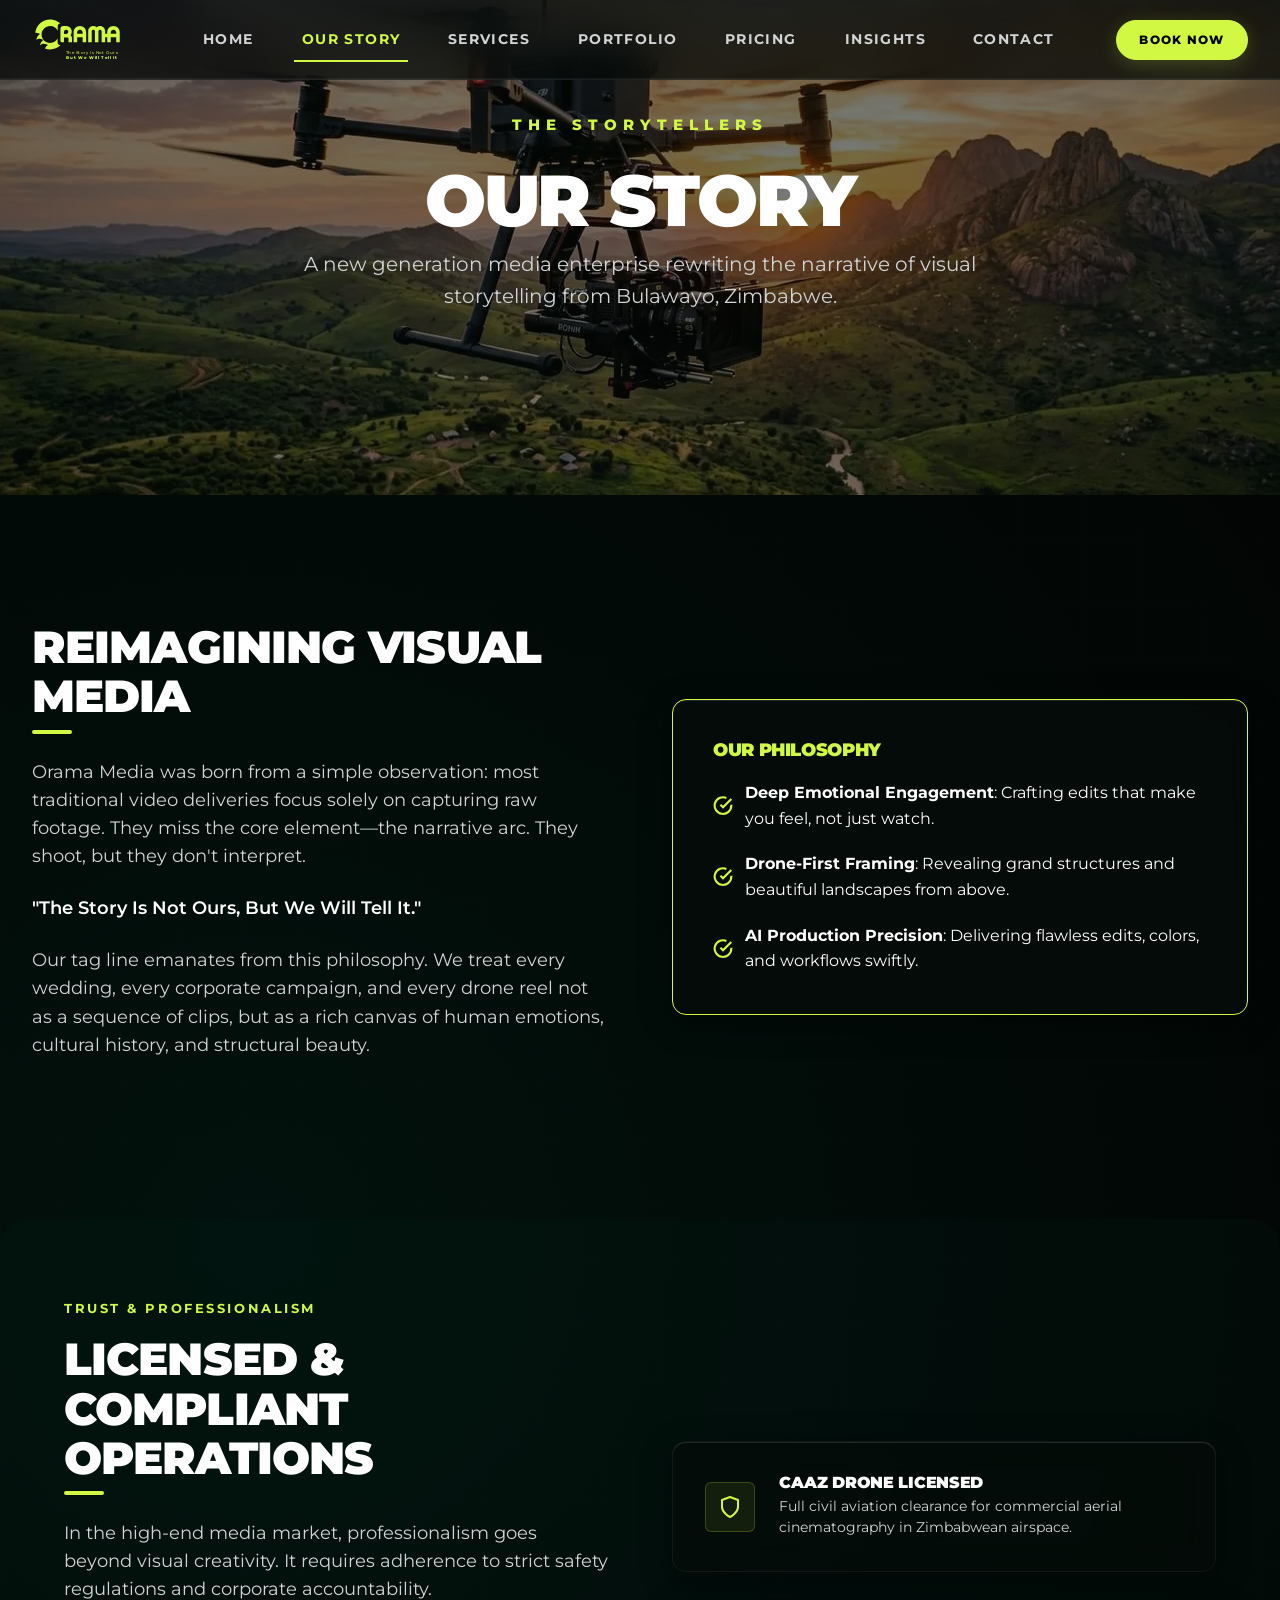
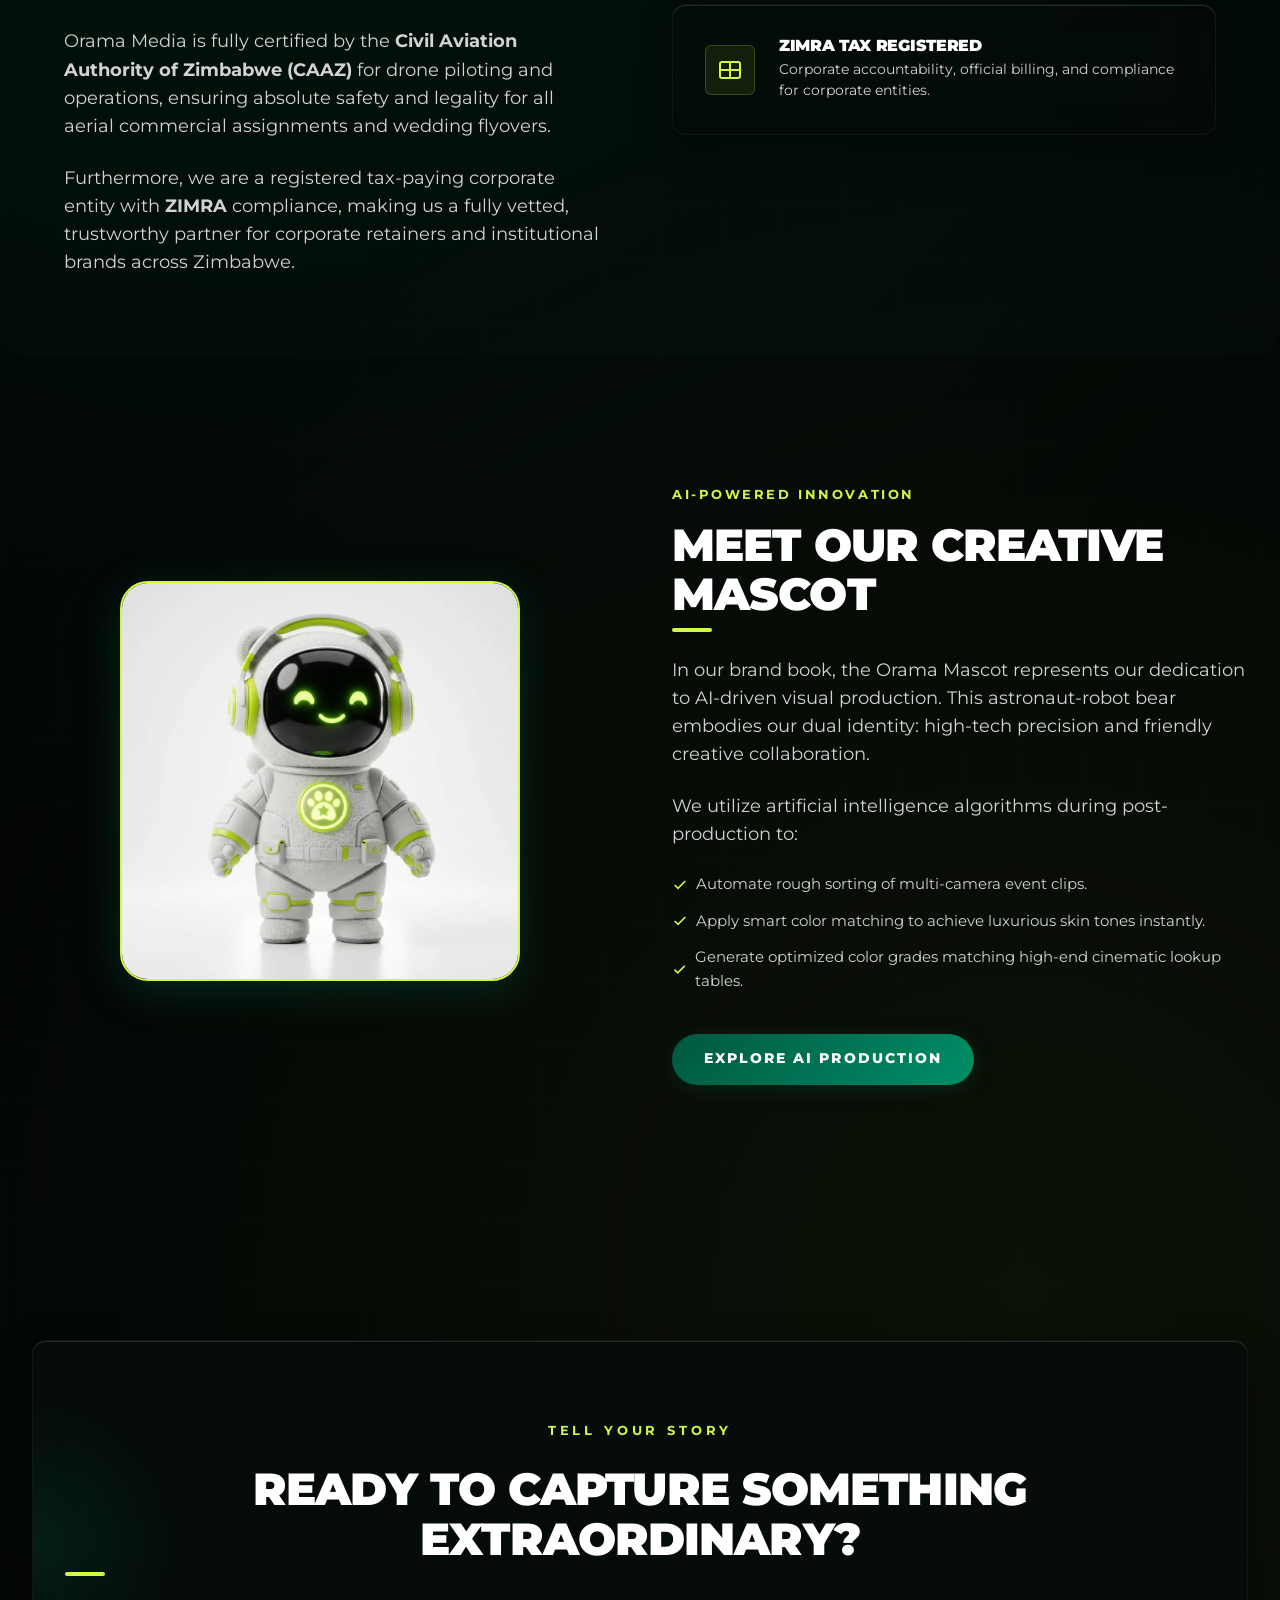
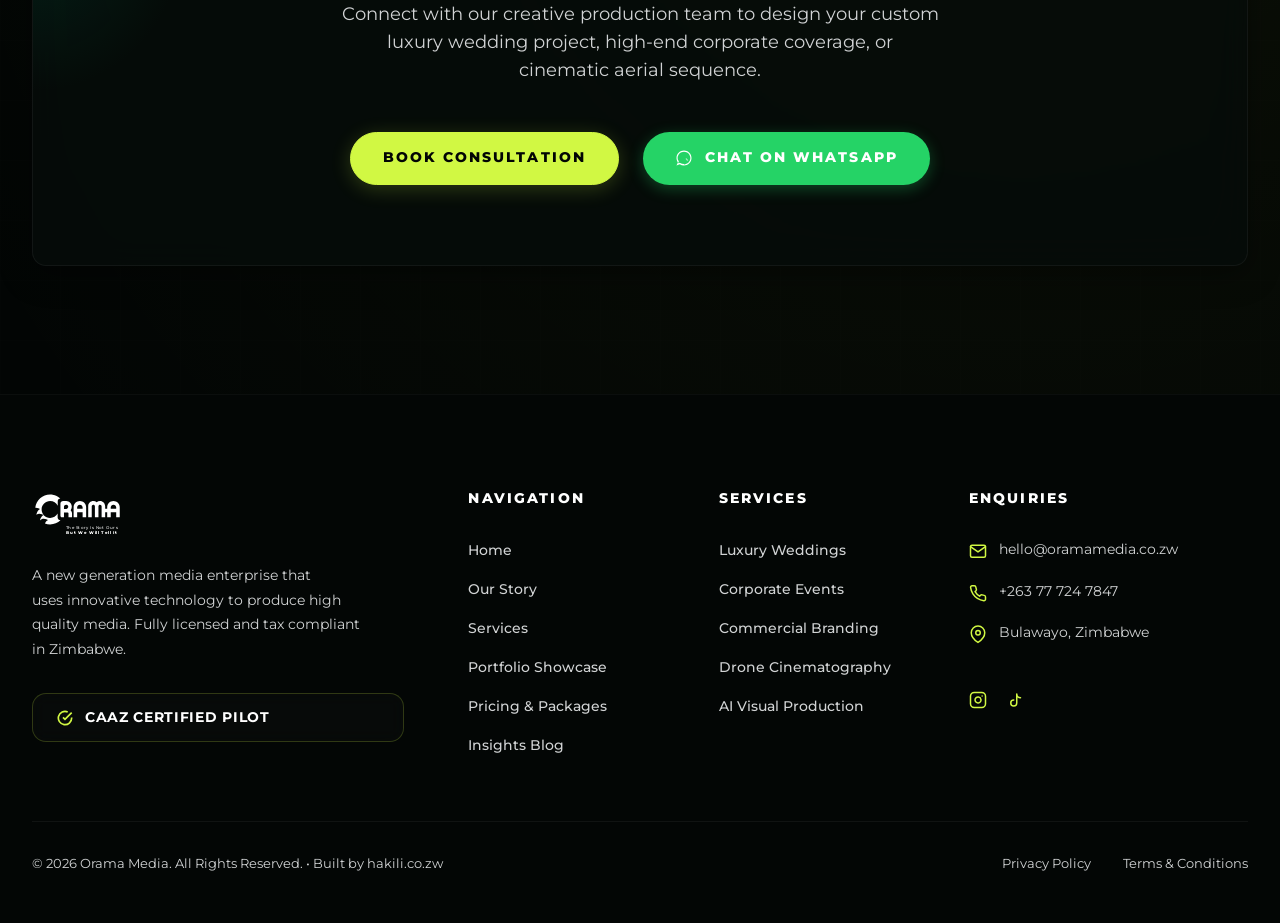
==== about.html @ 733d4dea "feat: initial commit from orama.zip build" ====
<!DOCTYPE html>
<html lang="en">
<head>
  <meta charset="UTF-8">
  <meta name="viewport" content="width=device-width, initial-scale=1.0, viewport-fit=cover">
  <title>Our Story | Orama Media | Bulawayo's Premium Cinematography</title>
  <meta name="description" content="Discover how Orama Media combines drone-first cinematography, AI creative workflows, and modern African creative identity to tell unforgettable stories.">
  <!-- Preconnect and Fonts -->
  <link rel="preconnect" href="https://fonts.googleapis.com">
  <link rel="preconnect" href="https://fonts.gstatic.com" crossorigin>
  <link rel="preconnect" href="https://www.gstatic.com" crossorigin>
  <link rel="preload" href="https://fonts.googleapis.com/css2?family=Montserrat:ital,wght@0,300;0,400;0,500;0,600;0,700;0,800;0,900;1,400&display=swap" as="style" onload="this.onload=null;this.rel='stylesheet'">
  <noscript><link rel="stylesheet" href="https://fonts.googleapis.com/css2?family=Montserrat:ital,wght@0,300;0,400;0,500;0,600;0,700;0,800;0,900;1,400&display=swap"></noscript>

  <!-- Stylesheets -->
  <link rel="stylesheet" href="css/style.min.css">
</head>
<body>

  <!-- HEADER -->
  <header class="header" id="main-header">
    <div class="header__container">
      <a href="index.html" class="logo" id="header-logo-link">
        <svg style="height: 100%; width: auto; display: block;" xmlns="http://www.w3.org/2000/svg" viewBox="370 440 190 100" width="100%" height="100%">
  <!-- Orama Media Official Vector Logo directly extracted from Brand Booklet PDF -->
  <g fill="currentColor" fill-rule="evenodd">
    <!-- Logo Mark -->
    <path d="M 429.35 501.06 C 423.73 506.42, 416.12 509.71, 407.75 509.71 C 403.98 509.71, 400.36 509.04, 397.01 507.82 C 398.93 503.11, 401.82 501.25, 403.30 500.50 C 401.37 499.41, 393.11 495.02, 387.66 500.51 C 387.33 500.84, 387.02 501.19, 386.74 501.57 C 386.89 500.02, 387.47 496.40, 390.27 493.16 C 391.59 491.62, 393.02 490.64, 394.11 490.02 C 392.28 488.98, 384.65 484.93, 379.22 489.35 C 380.76 481.15, 384.95 478.37, 386.84 477.41 C 385.51 476.66, 381.17 474.34, 376.81 474.77 C 378.68 459.32, 391.81 447.30, 407.75 447.30 C 411.71 447.30, 415.74 448.33, 415.74 448.33 C 422.35 450.09, 426.82 453.65, 429.05 455.71 C 426.06 455.71, 423.64 458.14, 423.64 461.13 C 423.65 464.27, 423.66 467.40, 423.66 470.54 C 420.72 464.73, 414.69 460.73, 407.75 460.73 C 398.03 460.73, 390.30 468.44, 390.02 478.02 C 389.74 487.85, 397.66 496.15, 407.51 496.28 C 414.36 496.37, 420.36 492.65, 423.41 487.05 L 423.41 495.12 C 423.41 496.76, 424.08 498.24, 425.15 499.32 C 426.23 500.39, 427.71 501.06, 429.35 501.06" />
    
    <!-- Letter R -->
    <path d="M 441.08 477.29 L 436.63 477.29 L 436.63 472.84 C 436.63 471.57, 437.16 470.42, 438.02 469.61 C 438.99 468.69, 440.39 468.20, 441.89 468.46 C 443.64 468.76, 445.09 470.15, 445.44 471.90 C 446.02 474.78, 443.85 477.29, 441.08 477.29 M 450.55 479.94 C 452.02 477.91, 452.92 475.49, 452.92 472.84 C 452.92 466.38, 447.84 461.19, 441.42 461.01 L 441.42 461.01 L 441.28 461.01 C 441.21 461.01, 441.15 461.00, 441.08 461.00 C 441.04 461.00, 440.99 461.01, 440.94 461.01 L 434.74 461.01 C 431.71 461.01, 429.24 463.46, 429.24 466.50 L 429.24 491.37 C 429.24 493.22, 430.74 494.72, 432.59 494.72 L 436.63 494.72 L 436.63 484.68 L 444.30 484.68 C 445.20 484.68, 446.01 485.48, 446.01 486.48 L 446.01 494.72 L 453.40 494.72 L 453.40 486.48 C 453.40 483.87, 452.26 481.60, 450.55 479.94" />
    
    <!-- Letter A -->
    <path d="M 475.46 476.96 L 464.09 476.96 L 464.09 474.03 C 464.09 470.95, 466.65 468.39, 469.77 468.39 C 472.90 468.39, 475.46 470.95, 475.46 474.03 L 475.46 476.96 M 469.77 461.00 C 462.53 461.00, 456.71 466.83, 456.71 474.03 L 456.71 494.72 L 464.09 494.72 L 464.09 484.35 L 475.46 484.35 L 475.46 494.72 L 482.84 494.72 L 482.84 474.03 C 482.84 466.83, 476.92 461.00, 469.77 461.00" />
    
    <!-- Letters M and second A -->
    <path d="M 545.43 476.96 L 534.07 476.96 L 534.07 474.03 C 534.07 470.95, 536.63 468.39, 539.75 468.39 C 542.88 468.39, 545.43 470.95, 545.43 474.03 L 545.43 476.96 M 539.75 461.00 C 532.51 461.00, 526.68 466.83, 526.68 474.03 L 526.68 476.96 L 522.43 476.96 L 522.43 471.91 C 522.43 466.12, 517.69 461.07, 511.90 461.00 C 509.15 460.97, 506.69 461.92, 504.76 463.61 C 502.87 461.95, 500.46 461.00, 497.80 461.00 C 491.93 461.00, 487.10 465.69, 487.10 471.52 L 487.10 494.72 L 494.49 494.72 L 494.49 471.87 C 494.49 470.05, 495.88 468.45, 497.69 468.39 C 499.59 468.33, 501.07 469.82, 501.07 471.71 L 501.07 494.72 L 508.46 494.72 L 508.46 471.52 C 508.46 469.68, 510.01 468.40, 511.75 468.39 C 513.59 468.38, 515.04 469.99, 515.04 471.83 L 515.04 494.72 L 522.43 494.72 L 522.43 484.35 L 526.68 484.35 L 526.68 494.72 L 534.07 494.72 L 534.07 484.35 L 545.43 484.35 L 545.43 494.72 L 552.82 494.72 L 552.82 474.03 C 552.82 466.83, 546.90 461.00, 539.75 461.00" />
    
    <!-- Underline -->
    <path d="M 436.63 506.08 L 552.82 506.08" />
    
    <!-- Tagline (Typographically aligned using official guidelines coordinates) -->
    <text x="495" y="519" font-family="'Montserrat', sans-serif" font-weight="500" font-size="9" text-anchor="middle" letter-spacing="0.1em">The Story Is Not Ours</text>
    <text x="495" y="530" font-family="'Montserrat', sans-serif" font-weight="800" font-size="9" text-anchor="middle" letter-spacing="0.15em">But We Will Tell It</text>
  </g>
</svg>

      </a>
      <nav class="nav" id="header-navigation">
        <a href="index.html" class="nav__link" id="nav-home">Home</a>
        <a href="about.html" class="nav__link nav__link--active" id="nav-about">Our Story</a>
        <a href="services.html" class="nav__link" id="nav-services">Services</a>
        <a href="portfolio.html" class="nav__link" id="nav-portfolio">Portfolio</a>
        <a href="pricing.html" class="nav__link" id="nav-pricing">Pricing</a>
        <a href="blog.html" class="nav__link" id="nav-blog">Insights</a>
        <a href="contact.html" class="nav__link" id="nav-contact">Contact</a>
        <a href="#" class="btn btn--accent nav__cta" id="nav-cta-btn" data-dialog-target="booking-dialog">Book Now</a>
      </nav>
      <button class="menu-btn" id="mobile-menu-toggle" aria-label="Toggle Menu" aria-expanded="false" aria-controls="header-navigation">
        <span class="menu-btn__line"></span>
        <span class="menu-btn__line"></span>
        <span class="menu-btn__line"></span>
      </button>
    </div>
  </header>

  <!-- BANNER HERO -->
  <section class="hero" style="min-height: 55vh; padding: 160px 2rem 80px 2rem;" id="about-hero">
    <div class="hero__bg">
      <div class="hero__video-container">
        <!-- Story Background Video (Compressed MP4) -->
        <video class="hero__video" autoplay loop muted playsinline poster="images/drone.webp">
          <source src="images/story-bg.mp4" type="video/mp4">
        </video>
      </div>
      <div class="hero__overlay" style="background: linear-gradient(to bottom, rgba(5, 10, 8, 0.5) 0%, rgba(5, 10, 8, 0.96) 100%);"></div>
    </div>
    <div class="hero__container">
      <span class="hero__tagline">The Storytellers</span>
      <h1 class="hero__title" style="margin-bottom: 0.5rem;">Our Story</h1>
      <p class="hero__description" style="max-width: 700px;">
        A new generation media enterprise rewriting the narrative of visual storytelling from Bulawayo, Zimbabwe.
      </p>
    </div>
  </section>

  <!-- CORE STORY -->
  <section class="section scroll-reveal" id="story-core">
    <div class="grid-2">
      <div>
        <h2>Reimagining Visual Media</h2>
        <p style="margin-bottom: 1.5rem;">
          Orama Media was born from a simple observation: most traditional video deliveries focus solely on capturing raw footage. They miss the core element—the narrative arc. They shoot, but they don't interpret.
        </p>
        <p style="margin-bottom: 1.5rem; font-weight: 600; color: var(--color-white);">
          "The Story Is Not Ours, But We Will Tell It."
        </p>
        <p style="margin-bottom: 2rem;">
          Our tag line emanates from this philosophy. We treat every wedding, every corporate campaign, and every drone reel not as a sequence of clips, but as a rich canvas of human emotions, cultural history, and structural beauty.
        </p>
      </div>
      <div>
        <div class="card" style="border-color: var(--color-accent);">
          <h3 style="font-size: 1.15rem; margin-bottom: 1.25rem; color: var(--color-accent);">Our Philosophy</h3>
          <ul style="display: flex; flex-direction: column; gap: 1.25rem;">
            <li style="display: flex; gap: 0.75rem;">
              <svg xmlns="http://www.w3.org/2000/svg" width="20" height="20" viewBox="0 0 24 24" fill="none" stroke="currentColor" stroke-width="2.5" class="text-accent" style="flex-shrink:0;"><path d="M22 11.08V12a10 10 0 1 1-5.93-9.14"/><polyline points="22 4 12 14.01 9 11.01"/></svg>
              <span><strong>Deep Emotional Engagement</strong>: Crafting edits that make you feel, not just watch.</span>
            </li>
            <li style="display: flex; gap: 0.75rem;">
              <svg xmlns="http://www.w3.org/2000/svg" width="20" height="20" viewBox="0 0 24 24" fill="none" stroke="currentColor" stroke-width="2.5" class="text-accent" style="flex-shrink:0;"><path d="M22 11.08V12a10 10 0 1 1-5.93-9.14"/><polyline points="22 4 12 14.01 9 11.01"/></svg>
              <span><strong>Drone-First Framing</strong>: Revealing grand structures and beautiful landscapes from above.</span>
            </li>
            <li style="display: flex; gap: 0.75rem;">
              <svg xmlns="http://www.w3.org/2000/svg" width="20" height="20" viewBox="0 0 24 24" fill="none" stroke="currentColor" stroke-width="2.5" class="text-accent" style="flex-shrink:0;"><path d="M22 11.08V12a10 10 0 1 1-5.93-9.14"/><polyline points="22 4 12 14.01 9 11.01"/></svg>
              <span><strong>AI Production Precision</strong>: Delivering flawless edits, colors, and workflows swiftly.</span>
            </li>
          </ul>
        </div>
      </div>
    </div>
  </section>

  <!-- LICENSING & REGISTRATION BANNER -->
  <section class="section scroll-reveal" id="compliance-details" style="background-color: rgba(0, 88, 64, 0.05); border-radius: var(--border-radius-lg); padding: 5rem 4rem;">
    <div class="grid-2">
      <div>
        <span class="text-accent text-bold" style="text-transform: uppercase; font-size: 0.8rem; letter-spacing: 0.2em; display: block; margin-bottom: 1rem;">Trust &amp; Professionalism</span>
        <h2>Licensed &amp; Compliant Operations</h2>
        <p style="margin-bottom: 1.5rem;">
          In the high-end media market, professionalism goes beyond visual creativity. It requires adherence to strict safety regulations and corporate accountability.
        </p>
        <p style="margin-bottom: 1.5rem;">
          Orama Media is fully certified by the <strong>Civil Aviation Authority of Zimbabwe (CAAZ)</strong> for drone piloting and operations, ensuring absolute safety and legality for all aerial commercial assignments and wedding flyovers.
        </p>
        <p>
          Furthermore, we are a registered tax-paying corporate entity with <strong>ZIMRA</strong> compliance, making us a fully vetted, trustworthy partner for corporate retainers and institutional brands across Zimbabwe.
        </p>
      </div>
      <div style="display: flex; flex-direction: column; gap: 2rem; justify-content: center;">
        <div class="card" style="padding: 2rem; display: flex; align-items: center; gap: 1.5rem; background-color: rgba(5,10,8,0.6);">
          <div style="width: 50px; height: 50px; background-color: rgba(209,248,67,0.08); border-radius: var(--border-radius-sm); display: flex; align-items: center; justify-content: center; border: 1px solid rgba(209,248,67,0.2); color: var(--color-accent); flex-shrink:0;">
            <svg xmlns="http://www.w3.org/2000/svg" width="24" height="24" viewBox="0 0 24 24" fill="none" stroke="currentColor" stroke-width="2" stroke-linecap="round" stroke-linejoin="round"><path d="M12 22s8-4 8-10V5l-8-3-8 3v7c0 6 8 10 8 10z"/></svg>
          </div>
          <div>
            <h4 style="font-size: 1rem; margin-bottom: 0.25rem;">CAAZ Drone Licensed</h4>
            <p style="font-size: 0.85rem; max-width: 100%;">Full civil aviation clearance for commercial aerial cinematography in Zimbabwean airspace.</p>
          </div>
        </div>
        <div class="card" style="padding: 2rem; display: flex; align-items: center; gap: 1.5rem; background-color: rgba(5,10,8,0.6);">
          <div style="width: 50px; height: 50px; background-color: rgba(209,248,67,0.08); border-radius: var(--border-radius-sm); display: flex; align-items: center; justify-content: center; border: 1px solid rgba(209,248,67,0.2); color: var(--color-accent); flex-shrink:0;">
            <svg xmlns="http://www.w3.org/2000/svg" width="24" height="24" viewBox="0 0 24 24" fill="none" stroke="currentColor" stroke-width="2" stroke-linecap="round" stroke-linejoin="round"><rect x="2" y="4" width="20" height="16" rx="2" ry="2"/><line x1="12" y1="4" x2="12" y2="20"/><line x1="2" y1="12" x2="22" y2="12"/></svg>
          </div>
          <div>
            <h4 style="font-size: 1rem; margin-bottom: 0.25rem;">ZIMRA Tax Registered</h4>
            <p style="font-size: 0.85rem; max-width: 100%;">Corporate accountability, official billing, and compliance for corporate entities.</p>
          </div>
        </div>
      </div>
    </div>
  </section>

  <!-- CREATIVE ASSISTANT & MASCOT HIGHLIGHT -->
  <section class="section scroll-reveal" id="ai-mascot-section">
    <div class="grid-2">
      <div class="text-center">
        <!-- Render mascot with beautiful CSS glow -->
        <div style="display: inline-block; position: relative;">
          <div style="position: absolute; inset: -10px; background: radial-gradient(circle, rgba(209, 248, 67, 0.3) 0%, transparent 70%); filter: blur(15px); z-index: -1;"></div>
          <img src="images/mascot.webp" alt="Orama Creative AI Mascot" style="max-width: 400px; width: 100%; border-radius: var(--border-radius-lg); border: 2px solid var(--color-accent); box-shadow: 0 10px 40px rgba(0, 88, 64, 0.4);">
        </div>
      </div>
      <div>
        <span class="text-accent text-bold" style="text-transform: uppercase; font-size: 0.8rem; letter-spacing: 0.2em; display: block; margin-bottom: 1rem;">AI-Powered Innovation</span>
        <h2>Meet Our Creative Mascot</h2>
        <p style="margin-bottom: 1.5rem;">
          In our brand book, the Orama Mascot represents our dedication to AI-driven visual production. This astronaut-robot bear embodies our dual identity: high-tech precision and friendly creative collaboration.
        </p>
        <p style="margin-bottom: 1.5rem;">
          We utilize artificial intelligence algorithms during post-production to:
        </p>
        <ul style="display: flex; flex-direction: column; gap: 0.75rem; margin-bottom: 2.5rem; font-size: 0.95rem; color: var(--color-grey);">
          <li style="display: flex; gap: 0.5rem; align-items: center;">
            <svg xmlns="http://www.w3.org/2000/svg" width="16" height="16" viewBox="0 0 24 24" fill="none" stroke="currentColor" stroke-width="2.5" class="text-accent"><polyline points="20 6 9 17 4 12"/></svg>
            <span>Automate rough sorting of multi-camera event clips.</span>
          </li>
          <li style="display: flex; gap: 0.5rem; align-items: center;">
            <svg xmlns="http://www.w3.org/2000/svg" width="16" height="16" viewBox="0 0 24 24" fill="none" stroke="currentColor" stroke-width="2.5" class="text-accent"><polyline points="20 6 9 17 4 12"/></svg>
            <span>Apply smart color matching to achieve luxurious skin tones instantly.</span>
          </li>
          <li style="display: flex; gap: 0.5rem; align-items: center;">
            <svg xmlns="http://www.w3.org/2000/svg" width="16" height="16" viewBox="0 0 24 24" fill="none" stroke="currentColor" stroke-width="2.5" class="text-accent"><polyline points="20 6 9 17 4 12"/></svg>
            <span>Generate optimized color grades matching high-end cinematic lookup tables.</span>
          </li>
        </ul>
        <a href="services.html#ai-production" class="btn btn--primary" id="mascot-services-btn">Explore AI Production</a>
      </div>
    </div>
  </section>

  <!-- MASSIVE CALL TO ACTION -->
  <section class="section scroll-reveal text-center" id="cta-banner">
    <div class="card glow-overlay glow-overlay--left" style="padding: 5rem 2rem;">
      <span class="text-accent text-bold" style="text-transform: uppercase; font-size: 0.8rem; letter-spacing: 0.3em; display: block; margin-bottom: 1.5rem;">Tell Your Story</span>
      <h2 style="font-size: clamp(1.8rem, 3.5vw, 3rem); margin-bottom: 1.5rem;">Ready to capture something extraordinary?</h2>
      <p style="margin: 0 auto 3rem auto; max-width: 600px;">
        Connect with our creative production team to design your custom luxury wedding project, high-end corporate coverage, or cinematic aerial sequence.
      </p>
      <div style="display: flex; gap: 1.5rem; justify-content: center; flex-wrap: wrap;">
        <button class="btn btn--accent" data-dialog-target="booking-dialog" id="cta-book-consultation">Book Consultation</button>
        <a href="https://wa.me/263777247847" class="btn btn--whatsapp" target="_blank" rel="noopener noreferrer" id="cta-whatsapp-link">
          <svg xmlns="http://www.w3.org/2000/svg" width="18" height="18" viewBox="0 0 24 24" fill="currentColor"><path d="M17.472 14.382c-.022-.015-.078-.028-.153-.049-.074-.022-.439-.216-.508-.24-.069-.025-.12-.037-.17.038-.05.075-.195.244-.24.294-.045.05-.09.055-.164.018-.074-.037-.313-.115-.596-.367-.219-.195-.367-.436-.41-.511-.043-.075-.005-.116.033-.153.033-.033.074-.085.11-.128.037-.043.05-.073.075-.121.025-.049.013-.09-.006-.127-.019-.037-.17-.41-.233-.562-.061-.148-.124-.128-.17-.13-.045-.003-.097-.003-.149-.003-.052 0-.136.019-.208.097-.072.078-.276.27-.276.658 0 .387.282.761.321.813.039.053.555.85 1.347 1.192.188.08.336.128.45.164.189.06.36.052.495.032.15-.022.439-.18.501-.353.063-.173.063-.32.044-.353-.018-.033-.07-.052-.144-.088zM12 2C6.48 2 2 6.48 2 12c0 2.17.69 4.19 1.86 5.86L2 22l4.31-1.8A9.92 9.92 0 0 0 12 22c5.52 0 10-4.48 10-10S17.52 2 12 2zm0 18c-1.84 0-3.55-.54-5-1.46l-.36-.21-2.58.7 1.08-2.53-.24-.39C3.99 15.01 3.5 13.56 3.5 12c0-4.69 3.81-8.5 8.5-8.5s8.5 3.81 8.5 8.5-3.81 8.5-8.5 8.5z"/></svg>
          Chat on WhatsApp
        </a>
      </div>
    </div>
  </section>

  <!-- DIALOG & FOOTER -->
  <dialog id="booking-dialog">
    <div class="dialog-header">
      <h3 style="font-size: 1.25rem;">Book A Consultation</h3>
      <button class="dialog-close">&times;</button>
    </div>
    <form action="#" method="POST" id="booking-form" >
      <div class="form-group">
        <label for="booking-name" class="form-label">Full Name</label>
        <input type="text" id="booking-name" name="name" class="form-control" placeholder="John Doe" required>
      </div>
      <div class="form-row">
        <div class="form-group">
          <label for="booking-email" class="form-label">Email Address</label>
          <input type="email" id="booking-email" name="email" class="form-control" placeholder="john@example.com" required>
        </div>
        <div class="form-group">
          <label for="booking-phone" class="form-label">Phone / WhatsApp</label>
          <input type="tel" id="booking-phone" name="phone" class="form-control" placeholder="+263 77 724 7847" required>
        </div>
      </div>
      <div class="form-group">
        <label for="booking-service" class="form-label">Service Required</label>
        <select id="booking-service" name="service" class="form-control" style="background-color: #070d0a;" required>
          <option value="" disabled selected>Select a Service</option>
          <option value="weddings">Luxury Wedding Videography</option>
          <option value="corporate">High-End Corporate Events</option>
          <option value="commercial">Commercial Brand Content</option>
          <option value="drone">Drone Cinematography / Aerials</option>
          <option value="custom">Other AI / Creative Production</option>
        </select>
      </div>
      <div class="form-group">
        <label for="booking-message" class="form-label">Project Details / Message</label>
        <textarea id="booking-message" name="message" class="form-control" placeholder="Tell us about the event date, venue, and your creative vision..."></textarea>
      </div>
      <button type="submit" class="btn btn--accent w-100" id="booking-submit-btn">Send Enquiry</button>
    </form>
  </dialog>

  <footer class="footer">
    <div class="footer__container">
      <div class="footer__brand">
        <a href="index.html" class="footer__logo" aria-label="Orama Media Homepage">
          <svg style="height: 100%; width: auto; display: block; color: var(--color-white);" xmlns="http://www.w3.org/2000/svg" viewBox="370 440 190 100" width="100%" height="100%">
  <!-- Orama Media Official Vector Logo directly extracted from Brand Booklet PDF -->
  <g fill="currentColor" fill-rule="evenodd">
    <!-- Logo Mark -->
    <path d="M 429.35 501.06 C 423.73 506.42, 416.12 509.71, 407.75 509.71 C 403.98 509.71, 400.36 509.04, 397.01 507.82 C 398.93 503.11, 401.82 501.25, 403.30 500.50 C 401.37 499.41, 393.11 495.02, 387.66 500.51 C 387.33 500.84, 387.02 501.19, 386.74 501.57 C 386.89 500.02, 387.47 496.40, 390.27 493.16 C 391.59 491.62, 393.02 490.64, 394.11 490.02 C 392.28 488.98, 384.65 484.93, 379.22 489.35 C 380.76 481.15, 384.95 478.37, 386.84 477.41 C 385.51 476.66, 381.17 474.34, 376.81 474.77 C 378.68 459.32, 391.81 447.30, 407.75 447.30 C 411.71 447.30, 415.74 448.33, 415.74 448.33 C 422.35 450.09, 426.82 453.65, 429.05 455.71 C 426.06 455.71, 423.64 458.14, 423.64 461.13 C 423.65 464.27, 423.66 467.40, 423.66 470.54 C 420.72 464.73, 414.69 460.73, 407.75 460.73 C 398.03 460.73, 390.30 468.44, 390.02 478.02 C 389.74 487.85, 397.66 496.15, 407.51 496.28 C 414.36 496.37, 420.36 492.65, 423.41 487.05 L 423.41 495.12 C 423.41 496.76, 424.08 498.24, 425.15 499.32 C 426.23 500.39, 427.71 501.06, 429.35 501.06" />
    
    <!-- Letter R -->
    <path d="M 441.08 477.29 L 436.63 477.29 L 436.63 472.84 C 436.63 471.57, 437.16 470.42, 438.02 469.61 C 438.99 468.69, 440.39 468.20, 441.89 468.46 C 443.64 468.76, 445.09 470.15, 445.44 471.90 C 446.02 474.78, 443.85 477.29, 441.08 477.29 M 450.55 479.94 C 452.02 477.91, 452.92 475.49, 452.92 472.84 C 452.92 466.38, 447.84 461.19, 441.42 461.01 L 441.42 461.01 L 441.28 461.01 C 441.21 461.01, 441.15 461.00, 441.08 461.00 C 441.04 461.00, 440.99 461.01, 440.94 461.01 L 434.74 461.01 C 431.71 461.01, 429.24 463.46, 429.24 466.50 L 429.24 491.37 C 429.24 493.22, 430.74 494.72, 432.59 494.72 L 436.63 494.72 L 436.63 484.68 L 444.30 484.68 C 445.20 484.68, 446.01 485.48, 446.01 486.48 L 446.01 494.72 L 453.40 494.72 L 453.40 486.48 C 453.40 483.87, 452.26 481.60, 450.55 479.94" />
    
    <!-- Letter A -->
    <path d="M 475.46 476.96 L 464.09 476.96 L 464.09 474.03 C 464.09 470.95, 466.65 468.39, 469.77 468.39 C 472.90 468.39, 475.46 470.95, 475.46 474.03 L 475.46 476.96 M 469.77 461.00 C 462.53 461.00, 456.71 466.83, 456.71 474.03 L 456.71 494.72 L 464.09 494.72 L 464.09 484.35 L 475.46 484.35 L 475.46 494.72 L 482.84 494.72 L 482.84 474.03 C 482.84 466.83, 476.92 461.00, 469.77 461.00" />
    
    <!-- Letters M and second A -->
    <path d="M 545.43 476.96 L 534.07 476.96 L 534.07 474.03 C 534.07 470.95, 536.63 468.39, 539.75 468.39 C 542.88 468.39, 545.43 470.95, 545.43 474.03 L 545.43 476.96 M 539.75 461.00 C 532.51 461.00, 526.68 466.83, 526.68 474.03 L 526.68 476.96 L 522.43 476.96 L 522.43 471.91 C 522.43 466.12, 517.69 461.07, 511.90 461.00 C 509.15 460.97, 506.69 461.92, 504.76 463.61 C 502.87 461.95, 500.46 461.00, 497.80 461.00 C 491.93 461.00, 487.10 465.69, 487.10 471.52 L 487.10 494.72 L 494.49 494.72 L 494.49 471.87 C 494.49 470.05, 495.88 468.45, 497.69 468.39 C 499.59 468.33, 501.07 469.82, 501.07 471.71 L 501.07 494.72 L 508.46 494.72 L 508.46 471.52 C 508.46 469.68, 510.01 468.40, 511.75 468.39 C 513.59 468.38, 515.04 469.99, 515.04 471.83 L 515.04 494.72 L 522.43 494.72 L 522.43 484.35 L 526.68 484.35 L 526.68 494.72 L 534.07 494.72 L 534.07 484.35 L 545.43 484.35 L 545.43 494.72 L 552.82 494.72 L 552.82 474.03 C 552.82 466.83, 546.90 461.00, 539.75 461.00" />
    
    <!-- Underline -->
    <path d="M 436.63 506.08 L 552.82 506.08" />
    
    <!-- Tagline (Typographically aligned using official guidelines coordinates) -->
    <text x="495" y="519" font-family="'Montserrat', sans-serif" font-weight="500" font-size="9" text-anchor="middle" letter-spacing="0.1em">The Story Is Not Ours</text>
    <text x="495" y="530" font-family="'Montserrat', sans-serif" font-weight="800" font-size="9" text-anchor="middle" letter-spacing="0.15em">But We Will Tell It</text>
  </g>
</svg>

        </a>
        <p class="footer__brand-text">
          A new generation media enterprise that uses innovative technology to produce high quality media. Fully licensed and tax compliant in Zimbabwe.
        </p>
        <div class="badge-banner" style="padding: 0.8rem 1.5rem; background-color: rgba(255,255,255,0.02); display: flex;">
          <div class="badge-item" style="font-size: 0.65rem;">
            <svg xmlns="http://www.w3.org/2000/svg" width="16" height="16" viewBox="0 0 24 24" fill="none" stroke="currentColor" stroke-width="2.5"><path d="M22 11.08V12a10 10 0 1 1-5.93-9.14"/><polyline points="22 4 12 14.01 9 11.01"/></svg>
            <span>CAAZ CERTIFIED PILOT</span>
          </div>
        </div>
      </div>
      <div class="footer__col">
        <h4>Navigation</h4>
        <div class="footer__links">
          <a href="index.html" id="footer-link-home">Home</a>
          <a href="about.html" id="footer-link-about">Our Story</a>
          <a href="services.html" id="footer-link-services">Services</a>
          <a href="portfolio.html" id="footer-link-portfolio">Portfolio Showcase</a>
          <a href="pricing.html" id="footer-link-pricing">Pricing &amp; Packages</a>
          <a href="blog.html" id="footer-link-blog">Insights Blog</a>
        </div>
      </div>
      <div class="footer__col">
        <h4>Services</h4>
        <div class="footer__links">
          <a href="services.html#weddings" id="footer-link-serv-weddings">Luxury Weddings</a>
          <a href="services.html#corporate" id="footer-link-serv-corporate">Corporate Events</a>
          <a href="services.html#commercial" id="footer-link-serv-commercial">Commercial Branding</a>
          <a href="services.html#drone" id="footer-link-serv-drone">Drone Cinematography</a>
          <a href="services.html#ai" id="footer-link-serv-ai">AI Visual Production</a>
        </div>
      </div>
      <div class="footer__col">
        <h4>Enquiries</h4>
        <div class="footer__contact">
          <div class="footer__contact-item">
            <svg xmlns="http://www.w3.org/2000/svg" width="18" height="18" viewBox="0 0 24 24" fill="none" stroke="currentColor" stroke-width="2" stroke-linecap="round" stroke-linejoin="round"><path d="M4 4h16c1.1 0 2 .9 2 2v12c0 1.1-.9 2-2 2H4c-1.1 0-2-.9-2-2V6c0-1.1.9-2 2-2z"/><polyline points="22,6 12,13 2,6"/></svg>
            <span>hello@oramamedia.co.zw</span>
          </div>
          <div class="footer__contact-item">
            <svg xmlns="http://www.w3.org/2000/svg" width="18" height="18" viewBox="0 0 24 24" fill="none" stroke="currentColor" stroke-width="2" stroke-linecap="round" stroke-linejoin="round"><path d="M22 16.92v3a2 2 0 0 1-2.18 2 19.79 19.79 0 0 1-8.63-3.07 19.5 19.5 0 0 1-6-6 19.79 19.79 0 0 1-3.07-8.67A2 2 0 0 1 4.11 2h3a2 2 0 0 1 2 1.72 12.84 12.84 0 0 0 .7 2.81 2 2 0 0 1-.45 2.11L8.09 9.91a16 16 0 0 0 6 6l1.27-1.27a2 2 0 0 1 2.11-.45 12.84 12.84 0 0 0 2.81.7A2 2 0 0 1 22 16.92z"/></svg>
            <a href="https://wa.me/263777247847" target="_blank" rel="noopener noreferrer" style="color:inherit;">+263 77 724 7847</a>
          </div>
          <div class="footer__contact-item">
            <svg xmlns="http://www.w3.org/2000/svg" width="18" height="18" viewBox="0 0 24 24" fill="none" stroke="currentColor" stroke-width="2" stroke-linecap="round" stroke-linejoin="round"><path d="M21 10c0 7-9 13-9 13s-9-6-9-13a9 9 0 0 1 18 0z"/><circle cx="12" cy="10" r="3"/></svg>
            <span>Bulawayo, Zimbabwe</span>
          </div>
          <div class="footer__contact-item" style="margin-top: 1.5rem; gap: 1.25rem;">
            <a href="https://instagram.com/oramamedia_zw" target="_blank" rel="noopener noreferrer" style="color: var(--color-grey); transition: color var(--transition-duration-fast) ease;" onmouseover="this.style.color='var(--color-accent)'" onmouseout="this.style.color='var(--color-grey)'" aria-label="Instagram">
              <svg xmlns="http://www.w3.org/2000/svg" width="18" height="18" viewBox="0 0 24 24" fill="none" stroke="currentColor" stroke-width="2" stroke-linecap="round" stroke-linejoin="round"><rect x="2" y="2" width="20" height="20" rx="5" ry="5"/><path d="M16 11.37A4 4 0 1 1 12.63 8 4 4 0 0 1 16 11.37z"/><line x1="17.5" y1="6.5" x2="17.51" y2="6.5"/></svg>
            </a>
            <a href="https://tiktok.com/@oramamedia_zw" target="_blank" rel="noopener noreferrer" style="color: var(--color-grey); transition: color var(--transition-duration-fast) ease;" onmouseover="this.style.color='var(--color-accent)'" onmouseout="this.style.color='var(--color-grey)'" aria-label="TikTok">
              <svg xmlns="http://www.w3.org/2000/svg" width="18" height="18" viewBox="0 0 24 24" fill="none" stroke="currentColor" stroke-width="2" stroke-linecap="round" stroke-linejoin="round"><path d="M9 12a4 4 0 1 0 4 4V4a5 5 0 0 0 5 5"/></svg>
            </a>
          </div>
        </div>
      </div>
    </div>
    <div class="footer__bottom">
      <span>&copy; 2026 Orama Media. All Rights Reserved. &bull; Built by <a href="https://hakili.co.zw" target="_blank" rel="noopener noreferrer" class="footer__credit-link">hakili.co.zw</a></span>
      <div class="footer__legal">
        <a href="privacy.html" id="footer-link-privacy">Privacy Policy</a>
        <a href="terms.html" id="footer-link-terms">Terms &amp; Conditions</a>
      </div>
    </div>
  </footer>

  <script src="js/main.js"></script>
</body>
</html>
---- css/style.min.css ----
@layer reset,base,theme,components,utilities;@layer theme{:root{--color-primary:#005840;--color-primary-rgb:0,88,64;--color-accent:#d1f843;--color-accent-rgb:209,248,67;--color-white:#ffffff;--color-grey:#d1d3d4;--color-bg-dark:#020504;--color-bg-dark-rgb:2,5,4;--color-card-bg:rgba(6,12,10,0.85);--color-card-border:rgba(255,255,255,0.05);--color-card-border-hover:rgba(209,248,67,0.5);--gradient-primary:linear-gradient(135deg,#005840 0%,#008f67 100%);--gradient-accent:linear-gradient(135deg,#d1f843 0%,rgba(209,248,67,0.05) 100%);--gradient-brand:linear-gradient(135deg,#d1f843 0%,#005840 100%);--font-primary:'Montserrat',sans-serif;--transition-duration-fast:0.18s;--transition-duration-normal:0.35s;--transition-duration-slow:0.7s;--transition-ease-premium:cubic-bezier(0.16,1,0.3,1);--transition-spring:cubic-bezier(0.34,1.56,0.64,1);--transition-apple:cubic-bezier(0.22,1,0.36,1);--header-height:80px;--border-radius-sm:6px;--border-radius-md:14px;--border-radius-lg:28px;--border-radius-pill:9999px;--min-touch-target:44px;--content-max-width:1280px}}@layer reset{*,*::before,*::after{box-sizing:border-box;margin:0;padding:0}html{scroll-behavior:smooth;-webkit-text-size-adjust:100%}body{min-height:100vh;text-rendering:optimizeSpeed;line-height:1.6;background-color:var(--color-bg-dark);color:var(--color-white);font-family:var(--font-primary)}img,picture,svg,video{display:block;max-width:100%;height:auto}video{object-fit:cover}a{color:inherit;text-decoration:none}button,input,select,textarea{font:inherit;color:inherit;background:transparent;border:none}button{cursor:pointer}ul,ol{list-style:none}}@layer base{body{font-family:var(--font-primary);background-color:var(--color-bg-dark);color:var(--color-white);overflow-x:hidden;background-image:radial-gradient(circle at 20% 30%,rgba(0,88,64,0.15) 0%,transparent 40%),radial-gradient(circle at 80% 70%,rgba(209,248,67,0.05) 0%,transparent 40%),linear-gradient(rgba(255,255,255,0.005) 1px,transparent 1px),linear-gradient(90deg,rgba(255,255,255,0.005) 1px,transparent 1px);background-size:100% 100%,100% 100%,60px 60px,60px 60px}h1,h2,h3,h4,h5,h6{font-weight:900;line-height:1.1;letter-spacing:-0.02em;text-transform:uppercase}h1{font-size:clamp(2.5rem,6vw,4.5rem);font-weight:900}h2{font-size:clamp(1.8rem,4vw,2.8rem);margin-bottom:1.5rem;position:relative;display:inline-block}h2::after{content:'';display:block;width:40px;height:4px;background-color:var(--color-accent);margin-top:0.5rem;border-radius:var(--border-radius-pill);transition:width var(--transition-duration-normal) var(--transition-ease-premium)}section:hover h2::after{width:80px}p{font-size:clamp(0.95rem,1.5vw,1.1rem);color:var(--color-grey);font-weight:400;max-width:70ch;text-wrap:pretty}:focus-visible{outline:2px solid var(--color-accent);outline-offset:4px}::selection{background-color:var(--color-accent);color:var(--color-bg-dark)}::-webkit-scrollbar{width:8px;height:8px}::-webkit-scrollbar-track{background:var(--color-bg-dark)}::-webkit-scrollbar-thumb{background:var(--color-primary);border-radius:var(--border-radius-pill)}::-webkit-scrollbar-thumb:hover{background:var(--color-accent)}}@layer components{.header{position:fixed;top:0;left:0;width:100%;height:calc(var(--header-height) + env(safe-area-inset-top,0px));padding-top:env(safe-area-inset-top,0px);background-color:rgba(5,10,8,0.75);backdrop-filter:blur(20px) saturate(180%);-webkit-backdrop-filter:blur(20px) saturate(180%);z-index:1000;border-bottom:1px solid rgba(255,255,255,0.08);box-shadow:inset 0 -1px 0 0 rgba(255,255,255,0.05);transition:background-color var(--transition-duration-fast) var(--transition-apple),border-color var(--transition-duration-fast) ease;will-change:background-color}.header--scrolled{background-color:rgba(3,7,5,0.94);border-bottom:1px solid rgba(209,248,67,0.15);box-shadow:0 10px 30px rgba(0,0,0,0.5)}.header__container{max-width:var(--content-max-width);margin:0 auto;padding:0 2rem;height:100%;display:flex;justify-content:flex-start;align-items:center;gap:4.5rem}.logo{display:flex;align-items:center;height:48px;color:var(--color-accent);transition:transform var(--transition-duration-fast) ease}.logo:hover{transform:scale(1.02)}.logo img,.logo svg{height:100%;width:auto;object-fit:contain}.nav{display:flex;gap:2rem;align-items:center;flex-grow:1}.nav__link{font-size:0.85rem;font-weight:700;text-transform:uppercase;letter-spacing:0.1em;padding:0.6rem 0.5rem;min-height:var(--min-touch-target);display:inline-flex;align-items:center;position:relative;color:var(--color-grey);transition:color var(--transition-duration-fast) var(--transition-apple),transform var(--transition-duration-fast) var(--transition-spring);will-change:transform,color}.nav__link:active{transform:scale(0.96)}.nav__link:hover,.nav__link--active{color:var(--color-accent)}.nav__link::after{content:'';position:absolute;bottom:0;left:0;width:0;height:2px;background-color:var(--color-accent);transition:width var(--transition-duration-fast) ease}.nav__link:hover::after,.nav__link--active::after{width:100%}.nav__cta{margin-left:auto;padding:0.5rem 1.4rem !important;font-size:0.78rem !important;letter-spacing:0.1em !important;min-height:40px !important;height:40px !important;white-space:nowrap !important;flex-shrink:0}.menu-btn{display:none;flex-direction:column;justify-content:center;align-items:center;gap:6px;width:var(--min-touch-target);height:var(--min-touch-target);padding:8px;background:transparent;border:none;z-index:1100;cursor:pointer;touch-action:manipulation;transition:transform var(--transition-duration-fast) var(--transition-spring)}.menu-btn:active{transform:scale(0.92)}.menu-btn__line{width:100%;height:2px;background-color:var(--color-white);transition:all var(--transition-duration-fast) ease}.btn{display:inline-flex;align-items:center;justify-content:center;gap:0.75rem;padding:0.9rem 2rem;min-height:var(--min-touch-target);font-size:0.85rem;font-weight:800;text-transform:uppercase;letter-spacing:0.15em;border-radius:var(--border-radius-pill);transition:all var(--transition-duration-normal) var(--transition-apple);position:relative;overflow:hidden;touch-action:manipulation;will-change:transform,box-shadow;-webkit-tap-highlight-color:transparent;white-space:nowrap}.btn:active{transform:scale(0.96) translateY(0) !important;box-shadow:0 2px 10px rgba(0,0,0,0.4) !important}.btn--primary{background:var(--gradient-primary);color:var(--color-white);border:none;box-shadow:0 4px 20px rgba(0,88,64,0.3)}.btn--primary:hover{background:var(--gradient-brand);color:var(--color-white);box-shadow:0 8px 30px rgba(209,248,67,0.35),0 0 15px rgba(209,248,67,0.2);transform:translateY(-2px)}.btn--accent{background-color:var(--color-accent);color:var(--color-bg-dark);border:1px solid var(--color-accent);box-shadow:0 4px 20px rgba(209,248,67,0.2)}.btn--accent:hover{background-color:transparent;color:var(--color-accent);box-shadow:0 8px 30px rgba(209,248,67,0.1);transform:translateY(-2px)}.btn--outline{background-color:transparent;color:var(--color-white);border:1px solid rgba(255,255,255,0.2)}.btn--outline:hover{border-color:var(--color-accent);color:var(--color-accent);transform:translateY(-2px)}.btn--whatsapp{background-color:#25d366;color:white;box-shadow:0 4px 15px rgba(37,211,102,0.3)}.btn--whatsapp:hover{background-color:#128c7e;transform:translateY(-2px)}.card{background:var(--color-card-bg);border:1px solid var(--color-card-border);border-radius:var(--border-radius-md);padding:2.5rem;backdrop-filter:blur(16px) saturate(160%);-webkit-backdrop-filter:blur(16px) saturate(160%);box-shadow:inset 0 1px 0 0 rgba(255,255,255,0.12),0 8px 32px rgba(0,0,0,0.4);transition:transform var(--transition-duration-normal) var(--transition-spring),border-color var(--transition-duration-normal) ease,box-shadow var(--transition-duration-normal) ease;position:relative;overflow:hidden;will-change:transform}.card::before{content:'';position:absolute;top:0;left:0;width:100%;height:100%;background:radial-gradient(circle at top right,rgba(209,248,67,0.08) 0%,transparent 65%);opacity:0;transition:opacity var(--transition-duration-normal) ease;pointer-events:none}.card:hover{transform:translateY(-6px) scale(1.008);border-color:var(--color-card-border-hover);box-shadow:inset 0 1px 0 0 rgba(255,255,255,0.2),0 16px 48px rgba(209,248,67,0.18),0 0 30px rgba(0,88,64,0.25)}.card:active{transform:translateY(-2px) scale(0.99)}.card:hover::before{opacity:1}.hero{position:relative;min-height:100vh;display:flex;align-items:center;justify-content:center;overflow:hidden;padding:120px 2rem 60px 2rem}.hero__bg{position:absolute;inset:0;z-index:-2;overflow:hidden;background-color:#030805}.hero__video-container{position:absolute;inset:0;width:100%;height:100%}.hero__video{width:100%;height:100%;object-position:center;opacity:0.45}.hero__overlay{position:absolute;inset:0;background:linear-gradient(to bottom,rgba(5,10,8,0.4) 0%,rgba(5,10,8,0.95) 100%);z-index:-1}.hero__container{max-width:var(--content-max-width);margin:0 auto;text-align:center;z-index:10;transform:translateY(-55px)}.hero__tagline{font-size:clamp(0.75rem,2vw,0.95rem);font-weight:800;text-transform:uppercase;letter-spacing:0.4em;color:var(--color-accent);margin-bottom:1.5rem;display:block;animation:fade-in-up 1s var(--transition-ease-premium) forwards}.hero__title{margin-bottom:6.5rem;animation:fade-in-up 1.2s var(--transition-ease-premium) forwards;letter-spacing:-0.03em}.hero__title span{color:transparent;-webkit-text-stroke:1px var(--color-white);display:block;font-weight:300}.hero__description{max-width:650px;margin:0 auto 2.5rem auto;font-size:clamp(1rem,2vw,1.25rem);animation:fade-in-up 1.4s var(--transition-ease-premium) forwards}.hero__actions{display:flex;gap:1.5rem;justify-content:center;flex-wrap:wrap;animation:fade-in-up 1.6s var(--transition-ease-premium) forwards}.hero__scroll-down{position:absolute;bottom:2rem;left:50%;transform:translateX(-50%);display:flex;flex-direction:column;align-items:center;gap:8px;color:var(--color-grey);font-size:0.75rem;font-weight:700;text-transform:uppercase;letter-spacing:0.2em;opacity:0.7;transition:opacity var(--transition-duration-fast) ease}.hero__scroll-down:hover{opacity:1;color:var(--color-accent)}.hero__scroll-down svg{animation:bounce 2s infinite}.section{padding:8rem 2rem;max-width:var(--content-max-width);margin:0 auto;width:100%}.section-header{text-align:center;margin-bottom:5rem;max-width:700px;margin-left:auto;margin-right:auto}.section-header p{margin:1.5rem auto 0 auto}.grid-2{display:grid;grid-template-columns:repeat(2,1fr);gap:4rem;align-items:center}.grid-3{display:grid;grid-template-columns:repeat(3,1fr);gap:2.5rem}.grid-4{display:grid;grid-template-columns:repeat(4,1fr);gap:2rem}.pillar-list{display:grid;grid-template-columns:repeat(3,1fr);gap:2.5rem;margin-top:4rem}.pillar-card{text-align:center}.pillar-card__icon{width:64px;height:64px;background-color:rgba(209,248,67,0.08);color:var(--color-accent);border-radius:var(--border-radius-md);display:flex;align-items:center;justify-content:center;margin:0 auto 2rem auto;border:1px solid rgba(209,248,67,0.2);transition:all var(--transition-duration-fast) ease}.pillar-card:hover .pillar-card__icon{background:var(--gradient-brand);color:var(--color-white);border-color:transparent;transform:scale(1.05)}.pillar-card h3{margin-bottom:1rem;font-size:1.25rem}.badge-banner{display:inline-flex;align-items:center;gap:2rem;background-color:rgba(0,88,64,0.15);border:1px solid rgba(209,248,67,0.2);border-radius:var(--border-radius-md);padding:1.5rem 3rem;backdrop-filter:blur(8px);-webkit-backdrop-filter:blur(8px);max-width:100%}.badge-item{display:flex;align-items:center;gap:0.75rem}.badge-item svg{color:var(--color-accent);flex-shrink:0}.badge-item span{font-weight:700;font-size:0.85rem;text-transform:uppercase;letter-spacing:0.05em}.portfolio-filter{display:flex;justify-content:center;gap:1rem;margin-bottom:3.5rem;flex-wrap:wrap}.filter-btn{padding:0.6rem 1.5rem;min-height:var(--min-touch-target);display:inline-flex;align-items:center;justify-content:center;font-size:0.8rem;font-weight:700;text-transform:uppercase;letter-spacing:0.1em;border:1px solid rgba(255,255,255,0.12);border-radius:var(--border-radius-pill);transition:all var(--transition-duration-fast) var(--transition-apple);touch-action:manipulation;will-change:transform;-webkit-tap-highlight-color:transparent}.filter-btn:hover,.filter-btn--active{background-color:var(--color-accent);color:var(--color-bg-dark);border-color:var(--color-accent);box-shadow:0 4px 15px rgba(209,248,67,0.25)}.filter-btn:active{transform:scale(0.94)}.portfolio-grid{display:grid;grid-template-columns:repeat(auto-fill,minmax(360px,1fr));gap:2rem}.portfolio-item{position:relative;border-radius:var(--border-radius-md);overflow:hidden;aspect-ratio:16 / 10;border:1px solid rgba(255,255,255,0.05);background-color:#121e18;transition:all var(--transition-duration-normal) var(--transition-ease-premium)}.portfolio-item__img{width:100%;height:100%;object-fit:cover;transition:transform var(--transition-duration-slow) var(--transition-ease-premium)}.portfolio-item__overlay{position:absolute;inset:0;background:linear-gradient(to top,rgba(5,10,8,0.9) 0%,rgba(5,10,8,0.2) 60%,transparent 100%);padding:2rem;display:flex;flex-direction:column;justify-content:flex-end;opacity:0;transition:opacity var(--transition-duration-normal) ease}.portfolio-item:hover{transform:translateY(-5px);box-shadow:0 10px 30px rgba(0,88,64,0.3)}.portfolio-item:hover .portfolio-item__img{transform:scale(1.08)}.portfolio-item:hover .portfolio-item__overlay{opacity:1}.portfolio-item__category{font-size:0.7rem;font-weight:800;color:var(--color-accent);text-transform:uppercase;letter-spacing:0.15em;margin-bottom:0.5rem}.portfolio-item__title{font-size:1.4rem;font-weight:800;margin-bottom:0.5rem}.portfolio-item__link{font-size:0.75rem;font-weight:700;text-transform:uppercase;letter-spacing:0.1em;display:inline-flex;align-items:center;gap:6px;margin-top:0.5rem;color:var(--color-white);transition:color var(--transition-duration-fast) ease}.portfolio-item__link:hover{color:var(--color-accent)}.testimonials{position:relative;max-width:900px;margin:0 auto;overflow:hidden}.testimonial-track{display:flex;transition:transform 0.5s ease-in-out}.testimonial-slide{min-width:100%;padding:2rem;text-align:center}.testimonial-slide p{font-size:clamp(1.2rem,3vw,1.6rem);color:var(--color-white);font-style:italic;font-weight:500;line-height:1.5;margin-bottom:2.5rem;position:relative;max-width:100%}.testimonial-slide p::before{content:'“';font-size:5rem;color:rgba(209,248,67,0.2);position:absolute;top:-2.5rem;left:50%;transform:translateX(-50%);font-family:serif}.testimonial-author{display:flex;flex-direction:column;align-items:center;gap:0.5rem}.testimonial-author__name{font-weight:700;text-transform:uppercase;letter-spacing:0.1em}.testimonial-author__company{font-size:0.8rem;color:var(--color-accent);font-weight:600;text-transform:uppercase;letter-spacing:0.05em}.testimonial-controls{display:flex;justify-content:center;gap:1.5rem;margin-top:3rem}.testimonial-btn{width:44px;height:44px;border-radius:50%;border:1px solid rgba(255,255,255,0.1);display:flex;align-items:center;justify-content:center;transition:all var(--transition-duration-fast) ease}.testimonial-btn:hover{background-color:var(--color-accent);color:var(--color-bg-dark);border-color:var(--color-accent)}.pricing-table{display:grid;grid-template-columns:repeat(3,1fr);gap:2.5rem;align-items:stretch}.price-card{display:flex;flex-direction:column}.price-card--featured{border-color:var(--color-accent);transform:scale(1.03);box-shadow:0 10px 30px rgba(209,248,67,0.15),0 0 15px rgba(0,88,64,0.2)}.price-card--featured:hover{border-color:var(--color-accent);box-shadow:0 15px 45px rgba(209,248,67,0.3),0 0 30px rgba(0,88,64,0.3)}.price-card__featured-badge{position:absolute;top:1.5rem;right:1.5rem;background-color:var(--color-accent);color:var(--color-bg-dark);font-size:0.65rem;font-weight:800;padding:0.3rem 0.8rem;border-radius:var(--border-radius-pill);text-transform:uppercase;letter-spacing:0.1em}.price-card__header{margin-bottom:2rem}.price-card__name{font-size:1.25rem;margin-bottom:1rem;color:var(--color-grey)}.price-card__price{font-size:clamp(2rem,4vw,3rem);font-weight:900;color:var(--color-white)}.price-card__price span{font-size:0.95rem;font-weight:500;color:var(--color-grey)}.price-card__features{display:flex;flex-direction:column;gap:1rem;margin-bottom:3rem;flex-grow:1}.price-card__features li{font-size:0.9rem;display:flex;align-items:center;gap:0.75rem;color:var(--color-grey)}.price-card__features li svg{color:var(--color-accent);flex-shrink:0}.faq-list{max-width:800px;margin:0 auto;display:flex;flex-direction:column;gap:1.5rem}.faq-item{border-bottom:1px solid rgba(255,255,255,0.08);padding-bottom:1.5rem}.faq-item summary{list-style:none;font-weight:700;font-size:1.1rem;text-transform:uppercase;letter-spacing:0.05em;cursor:pointer;display:flex;justify-content:space-between;align-items:center;padding:0.5rem 0;user-select:none;transition:color var(--transition-duration-fast) ease}.faq-item summary::-webkit-details-marker{display:none}.faq-item summary:hover{color:var(--color-accent)}.faq-item summary::after{content:'+';font-size:1.5rem;font-weight:300;color:var(--color-accent);transition:transform var(--transition-duration-fast) ease}.faq-item[open] summary::after{content:'−'}.faq-item__content{padding-top:1rem;color:var(--color-grey);line-height:1.7;font-size:0.95rem}.blog-grid{display:grid;grid-template-columns:repeat(3,1fr);gap:2.5rem}.blog-card{background:var(--color-card-bg);border:1px solid var(--color-card-border);border-radius:var(--border-radius-md);overflow:hidden;display:flex;flex-direction:column;transition:all var(--transition-duration-normal) var(--transition-ease-premium)}.blog-card:hover{transform:translateY(-5px);border-color:var(--color-card-border-hover)}.blog-card__img-container{aspect-ratio:16 / 9;overflow:hidden;position:relative}.blog-card__img{width:100%;height:100%;object-fit:cover;transition:transform var(--transition-duration-slow) var(--transition-ease-premium)}.blog-card:hover .blog-card__img{transform:scale(1.05)}.blog-card__content{padding:2rem;display:flex;flex-direction:column;flex-grow:1}.blog-card__meta{display:flex;gap:1rem;font-size:0.75rem;font-weight:600;color:var(--color-accent);text-transform:uppercase;letter-spacing:0.1em;margin-bottom:1rem}.blog-card__title{font-size:1.25rem;font-weight:800;margin-bottom:1rem;line-height:1.3}.blog-card__desc{font-size:0.9rem;margin-bottom:1.5rem;flex-grow:1}.blog-card__link{font-size:0.8rem;font-weight:700;text-transform:uppercase;letter-spacing:0.1em;display:inline-flex;align-items:center;gap:6px;color:var(--color-white);transition:color var(--transition-duration-fast) ease}.blog-card__link:hover{color:var(--color-accent)}.form-group{margin-bottom:2rem;position:relative}.form-label{display:block;font-size:0.75rem;font-weight:700;text-transform:uppercase;letter-spacing:0.1em;color:var(--color-grey);margin-bottom:0.5rem;transition:color var(--transition-duration-fast) ease}.form-control{width:100%;background-color:rgba(255,255,255,0.03);border:1px solid rgba(255,255,255,0.1);border-radius:var(--border-radius-sm);padding:1rem 1.2rem;font-size:0.95rem;color:var(--color-white);transition:all var(--transition-duration-fast) ease}.form-control:focus{outline:none;border-color:var(--color-accent);background-color:rgba(0,88,64,0.05);box-shadow:0 0 10px rgba(209,248,67,0.1)}.form-control:focus + .form-label{color:var(--color-accent)}textarea.form-control{resize:vertical;min-height:120px}.form-row{display:grid;grid-template-columns:repeat(2,1fr);gap:1.5rem}dialog{margin:auto;background:var(--color-bg-dark);border:1px solid var(--color-card-border-hover);border-radius:var(--border-radius-md);padding:3rem;max-width:600px;width:90%;box-shadow:0 25px 50px rgba(0,0,0,0.5);opacity:0;transform:scale(0.95);transition-property:opacity,transform,display,overlay;transition-duration:var(--transition-duration-normal);transition-timing-function:var(--transition-ease-premium);transition-behavior:allow-discrete}dialog[open]{opacity:1;transform:scale(1);@starting-style{opacity:0;transform:scale(0.95)}}dialog::backdrop{background-color:rgba(5,10,8,0);backdrop-filter:blur(0px);-webkit-backdrop-filter:blur(0px);transition:display var(--transition-duration-normal) allow-discrete,overlay var(--transition-duration-normal) allow-discrete,background-color var(--transition-duration-normal) ease-out,backdrop-filter var(--transition-duration-normal) ease-out}dialog[open]::backdrop{background-color:rgba(5,10,8,0.85);backdrop-filter:blur(8px);-webkit-backdrop-filter:blur(8px);@starting-style{background-color:rgba(5,10,8,0);backdrop-filter:blur(0px);-webkit-backdrop-filter:blur(0px)}}.dialog-header{display:flex;justify-content:space-between;align-items:center;margin-bottom:2rem}.dialog-close{background:transparent;border:none;font-size:1.5rem;color:var(--color-grey);transition:color var(--transition-duration-fast) ease}.dialog-close:hover{color:var(--color-accent)}.footer{background-color:#030605;border-top:1px solid rgba(255,255,255,0.03);padding:6rem 2rem 3rem 2rem}.footer__container{max-width:var(--content-max-width);margin:0 auto;display:grid;grid-template-columns:2fr 1fr 1fr 1.5fr;gap:4rem;margin-bottom:4rem}.footer__brand h3{margin-bottom:1.5rem}.footer__brand-text{margin-bottom:2rem;font-size:0.9rem;line-height:1.7}.footer__logo{height:48px;margin-bottom:1.5rem;display:inline-flex;align-items:center}.footer__logo img,.footer__logo svg{height:100%;width:auto;object-fit:contain}.footer__col h4{font-size:0.9rem;font-weight:800;letter-spacing:0.15em;margin-bottom:2rem;color:var(--color-white)}.footer__links{display:flex;flex-direction:column;gap:1rem}.footer__links a{font-size:0.9rem;color:var(--color-grey);font-weight:500;transition:color var(--transition-duration-fast) ease}.footer__links a:hover{color:var(--color-accent)}.footer__contact{display:flex;flex-direction:column;gap:1.25rem;font-size:0.9rem;color:var(--color-grey)}.footer__contact-item{display:flex;gap:0.75rem;line-height:1.5}.footer__contact-item svg{color:var(--color-accent);flex-shrink:0;margin-top:0.2rem}.footer__bottom{max-width:var(--content-max-width);margin:0 auto;padding-top:2rem;border-top:1px solid rgba(255,255,255,0.05);display:flex;justify-content:space-between;align-items:center;flex-wrap:wrap;gap:1.5rem;font-size:0.8rem;color:var(--color-grey)}.footer__legal{display:flex;gap:2rem}.footer__legal a:hover{color:var(--color-accent)}@media (prefers-reduced-motion:no-preference){@supports ((animation-timeline:view()) and (animation-range:entry)){.scroll-reveal{animation:reveal-in auto linear forwards;animation-timeline:view();animation-range:entry 5% cover 30%}}}}@layer utilities{.text-center{text-align:center}.text-accent{color:var(--color-accent)}.text-primary{color:var(--color-primary)}.text-bold{font-weight:700}.mt-2{margin-top:1rem}.mt-4{margin-top:2rem}.mb-2{margin-bottom:1rem}.mb-4{margin-bottom:2rem}.w-100{width:100%}.d-flex{display:flex}.flex-column{flex-direction:column}.align-center{align-items:center}.justify-center{justify-content:center}.glow-overlay{position:relative}.glow-overlay::after{content:'';position:absolute;width:300px;height:300px;background:radial-gradient(circle,rgba(0,88,64,0.25) 0%,transparent 70%);border-radius:50%;z-index:-1;pointer-events:none}.glow-overlay--left::after{top:10%;left:-150px}.glow-overlay--right::after{bottom:10%;right:-150px}}@keyframes fade-in-up{from{opacity:0;transform:translateY(20px)}to{opacity:1;transform:translateY(0)}}@keyframes bounce{0%,20%,50%,80%,100%{transform:translateY(0)}40%{transform:translateY(-8px)}60%{transform:translateY(-4px)}}@keyframes reveal-in{from{opacity:0;transform:translateY(40px)}to{opacity:1;transform:translateY(0)}}@media (max-width:1024px){.grid-4{grid-template-columns:repeat(2,1fr);gap:1.5rem}.grid-3{grid-template-columns:repeat(2,1fr);gap:2rem}.pricing-table{grid-template-columns:repeat(2,1fr)}.price-card--featured{transform:none;order:-1}.footer__container{grid-template-columns:repeat(2,1fr);gap:3rem}}@media (max-width:768px){:root{--header-height:70px}input,select,textarea,.form-control{font-size:16px !important}.header__container{padding:0 1.25rem;gap:1.5rem}.menu-btn{display:flex}.nav{position:fixed;top:calc(var(--header-height) + env(safe-area-inset-top,0px));right:-100%;width:100%;height:calc(100vh - var(--header-height) - env(safe-area-inset-top,0px));padding-bottom:max(3rem,env(safe-area-inset-bottom,0px));background-color:rgba(3,7,5,0.97);backdrop-filter:blur(24px) saturate(190%);-webkit-backdrop-filter:blur(24px) saturate(190%);flex-direction:column;justify-content:center;gap:2rem;padding-left:2.5rem;padding-right:2.5rem;transition:right var(--transition-duration-normal) var(--transition-apple);z-index:1000;will-change:right;box-shadow:-10px 0 40px rgba(0,0,0,0.8)}.nav--open{right:0}.nav__link{font-size:1.15rem;min-height:48px}.nav__cta{margin-left:0;margin-top:1rem;width:100%;max-width:280px}.menu-btn--open .menu-btn__line:nth-child(1){transform:translateY(8px) rotate(45deg)}.menu-btn--open .menu-btn__line:nth-child(2){opacity:0}.menu-btn--open .menu-btn__line:nth-child(3){transform:translateY(-8px) rotate(-45deg)}.portfolio-grid{grid-template-columns:1fr;gap:1.5rem}.grid-2{grid-template-columns:1fr;gap:2.5rem}.pillar-list{grid-template-columns:1fr;gap:1.5rem}.pricing-table{grid-template-columns:1fr}.blog-grid{grid-template-columns:1fr;gap:1.5rem}.form-row{grid-template-columns:1fr;gap:0}.footer__container{grid-template-columns:1fr;gap:2.5rem;padding-bottom:max(2rem,env(safe-area-inset-bottom,0px))}.footer__links a,.footer__legal a{min-height:44px;display:inline-flex;align-items:center}}@media (max-width:480px){.hero{padding:100px 1.25rem 40px 1.25rem}.card{padding:1.75rem 1.25rem}.portfolio-filter{gap:0.5rem}.filter-btn{padding:0.5rem 1rem;font-size:0.75rem}}
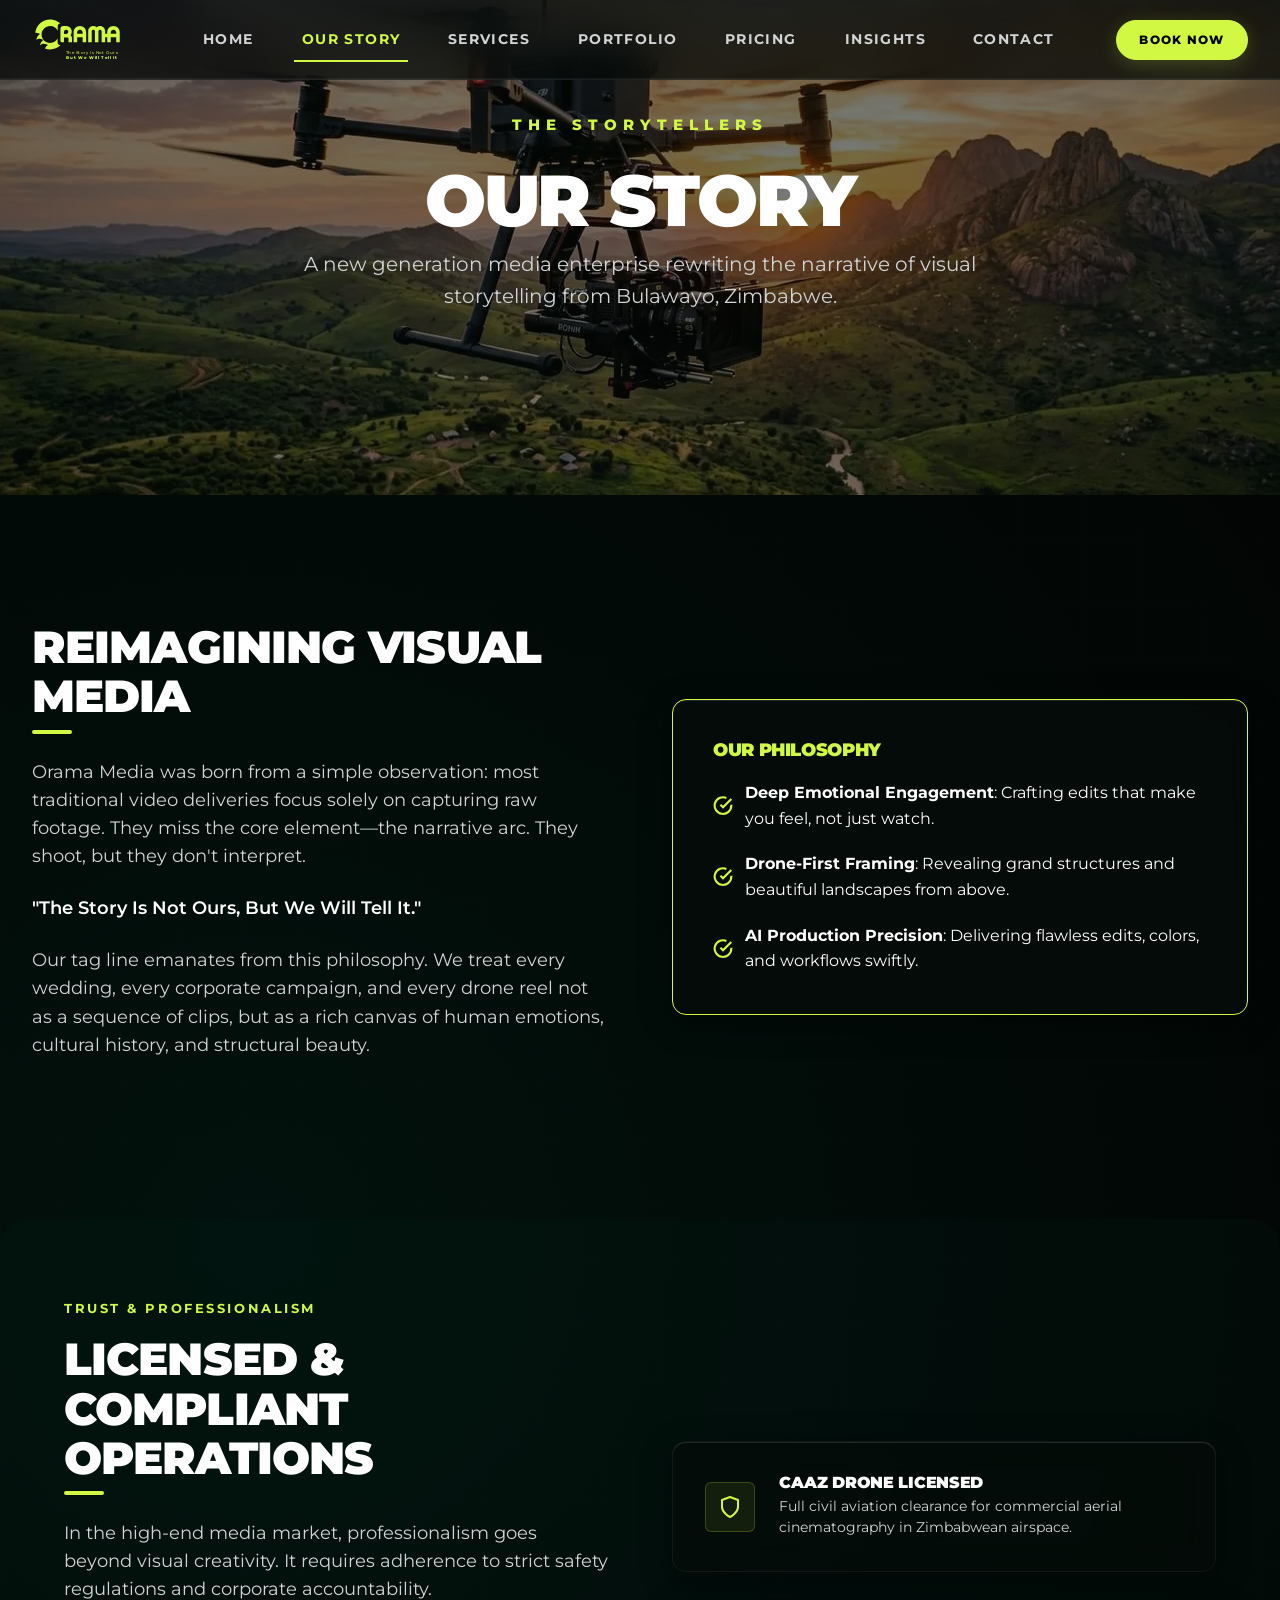
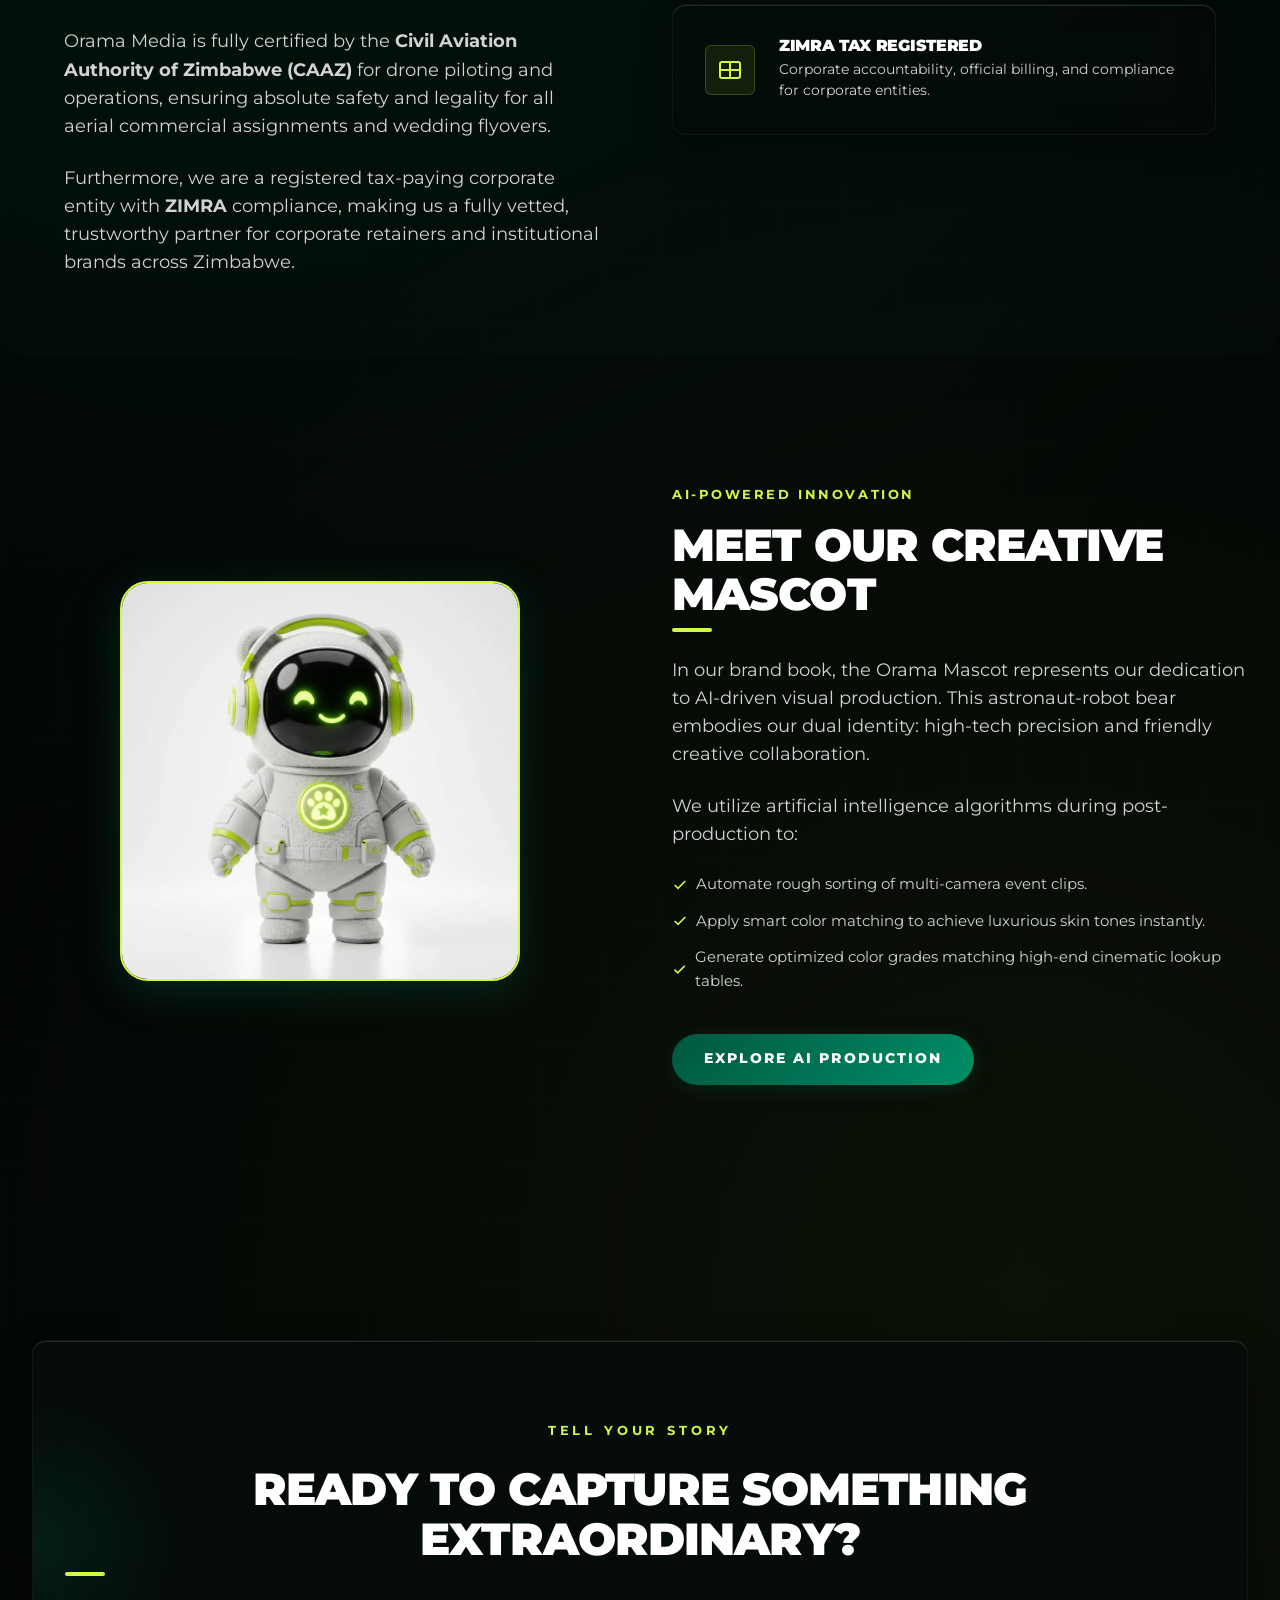
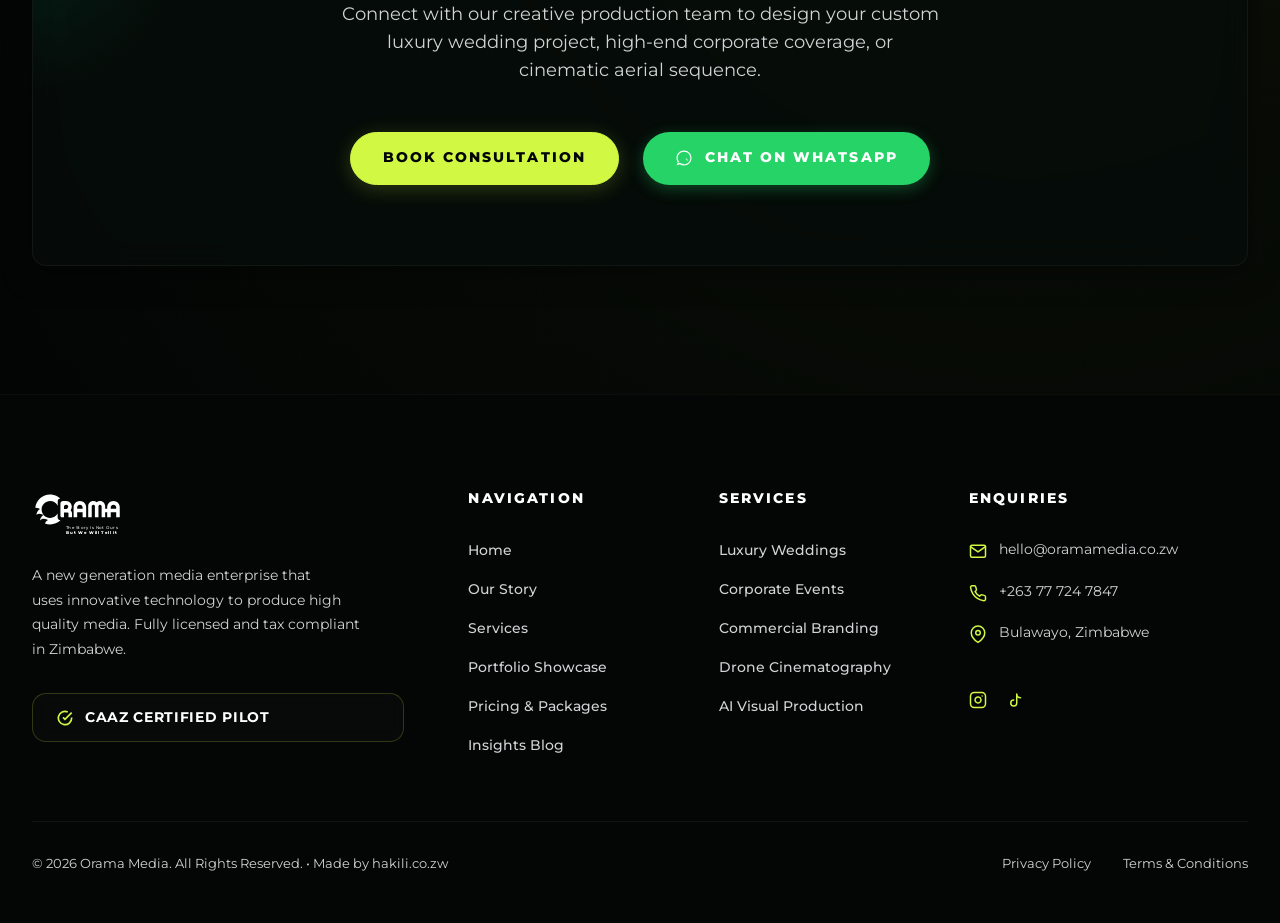
==== commit 1ca5497f: "style(footer): add Made by hakili.co.zw footer credit across all HTML pages" ====
--- a/about.html
+++ b/about.html
@@ -343,7 +343,7 @@
       </div>
     </div>
     <div class="footer__bottom">
-      <span>&copy; 2026 Orama Media. All Rights Reserved. &bull; Built by <a href="https://hakili.co.zw" target="_blank" rel="noopener noreferrer" class="footer__credit-link">hakili.co.zw</a></span>
+      <span>&copy; 2026 Orama Media. All Rights Reserved. &bull; Made by <a href="https://hakili.co.zw" target="_blank" rel="noopener noreferrer" class="footer__credit-link">hakili.co.zw</a></span>
       <div class="footer__legal">
         <a href="privacy.html" id="footer-link-privacy">Privacy Policy</a>
         <a href="terms.html" id="footer-link-terms">Terms &amp; Conditions</a>
@@ -351,6 +351,6 @@
     </div>
   </footer>
 
-  <script src="js/main.js"></script>
+  <script src="js/main.js?v=4"></script>
 </body>
 </html>
